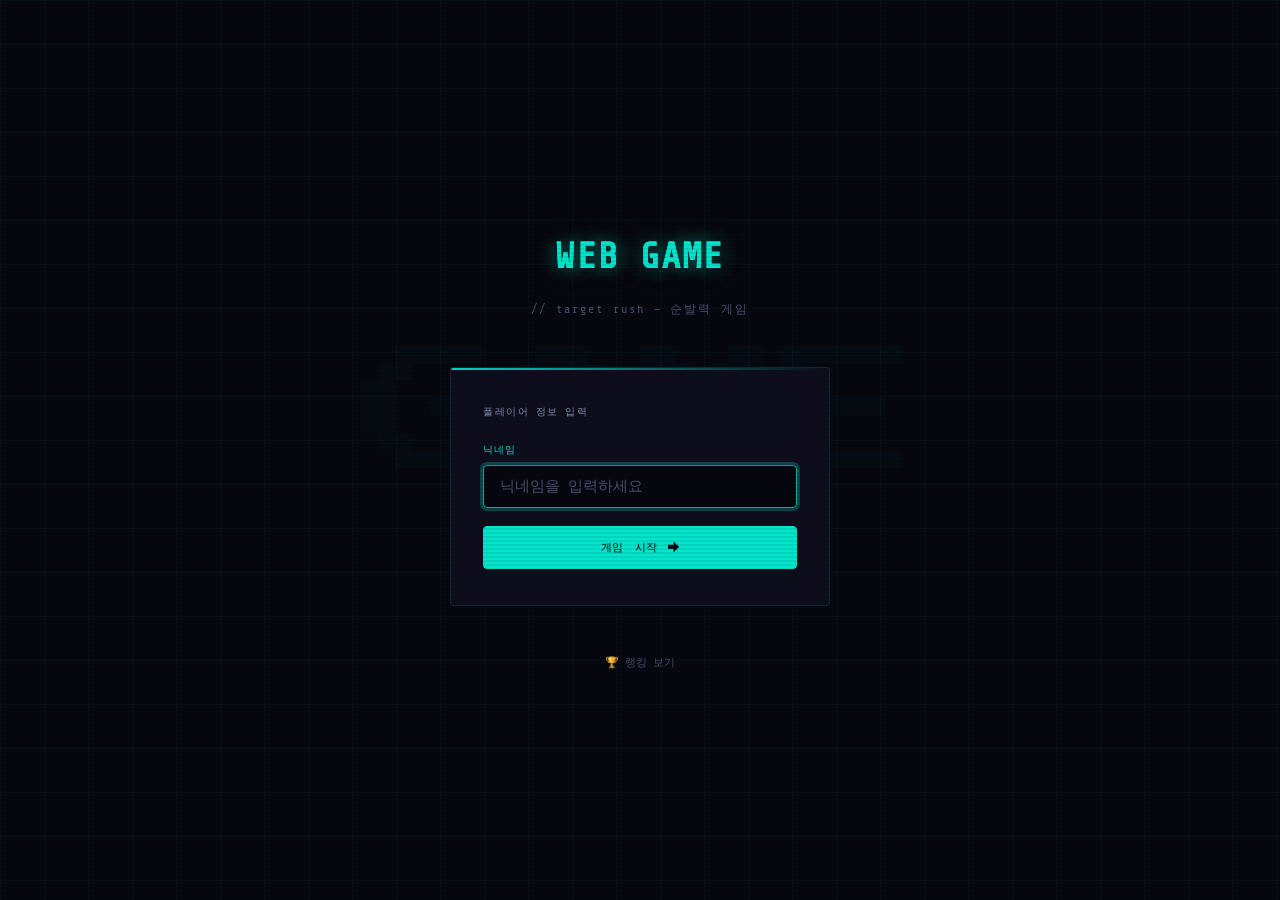
==== game.html @ 31ae13fa "Implement Target Rush web game with Supabase-backed ranking system - Add core game mechanics includi" ====
<!DOCTYPE html>
<html lang="ko">
<head>
  <meta charset="UTF-8" />
  <meta name="viewport" content="width=device-width, initial-scale=1.0" />
  <title>WEB GAME — 게임</title>
  <link rel="stylesheet" href="style.css" />
</head>
<body>

  <div class="scanlines" aria-hidden="true"></div>
  <div class="grid-bg"   aria-hidden="true"></div>

  <div class="game-screen">

    <!-- ── HUD ──────────────────────────────────────────── -->
    <div class="game-hud" id="game-hud">
      <div class="hud-block">
        <span class="hud-label">점수</span>
        <span class="hud-value" id="hud-score">0</span>
      </div>

      <div style="display:flex;flex-direction:column;align-items:center;gap:4px;">
        <span class="hud-player" id="hud-player">—</span>
        <span class="hud-combo"  id="hud-combo">COMBO ×1</span>
      </div>

      <div class="hud-block">
        <span class="hud-label">남은 시간</span>
        <span class="hud-value" id="hud-timer">30</span>
      </div>
    </div>

    <!-- ── Canvas ────────────────────────────────────────── -->
    <div class="canvas-wrap" id="canvas-wrap">
      <canvas id="game-canvas"></canvas>

      <!-- 카운트다운 -->
      <div class="countdown-overlay" id="countdown-overlay">
        <span class="countdown-number" id="countdown-number">3</span>
      </div>

      <!-- 시작 전 오버레이 -->
      <div class="overlay" id="start-overlay">
        <p class="start-overlay-title" id="start-title">준비됐나요?</p>
        <p class="start-overlay-sub" id="start-sub">
          화면에 나타나는 타깃을 클릭하세요<br/>
          <span>작은 타깃</span>일수록 <span>높은 점수</span>!<br/>
          제한 시간: <span>30초</span>
        </p>
        <button class="btn btn-primary" id="btn-start-game" style="font-size:11px;">
          시작하기 →
        </button>
      </div>

      <!-- 게임 종료 오버레이 -->
      <div class="overlay hidden" id="end-overlay">
        <div class="end-card">
          <p class="end-label">GAME OVER</p>
          <p class="end-score" id="end-score">0</p>
          <p class="end-rank"  id="end-rank">순위 <span>—</span></p>
          <p class="end-personal-best hidden" id="end-pb">🏆 개인 최고 기록 갱신!</p>
          <div class="end-buttons">
            <button class="btn btn-primary"  id="btn-retry"   style="font-size:9px;">다시 하기</button>
            <button class="btn btn-outline"  id="btn-ranking" style="font-size:9px;">랭킹 보기</button>
            <button class="btn btn-ghost"    id="btn-home"    style="font-size:11px;">홈</button>
          </div>
        </div>
      </div>
    </div>

  </div>

  <div class="toast" id="toast" role="alert" aria-live="polite"></div>

  <script src="js/config.js"></script>
  <script src="js/store.js"></script>
  <script src="js/game.js"></script>
</body>
</html>
---- style.css ----
/* ============================================================
   WEB GAME — Global Styles
   ============================================================ */

@import url('https://fonts.googleapis.com/css2?family=Press+Start+2P&family=Share+Tech+Mono&display=swap');

/* ── Variables ──────────────────────────────────────────── */
:root {
  --bg:           #07070f;
  --bg-card:      #0d0d1c;
  --bg-card-2:    #13132a;

  --cyan:         #00e5cc;
  --cyan-dim:     #00b3a0;
  --cyan-glow:    rgba(0, 229, 204, 0.25);
  --cyan-glow-lg: rgba(0, 229, 204, 0.10);

  --pink:         #ff1a6c;
  --pink-glow:    rgba(255, 26, 108, 0.25);

  --yellow:       #ffe600;
  --green:        #39ff14;
  --red:          #ff3333;

  --text:         #ccd0e8;
  --text-dim:     #8890b0;
  --text-muted:   #4a5070;

  --border:       rgba(0, 229, 204, 0.14);
  --border-hi:    rgba(0, 229, 204, 0.45);

  --font-title:   'Press Start 2P', monospace;
  --font-body:    'Share Tech Mono', monospace;

  --radius:       4px;
  --t:            0.14s ease;
}

/* ── Reset ──────────────────────────────────────────────── */
*, *::before, *::after { box-sizing: border-box; margin: 0; padding: 0; }

html { font-size: 16px; }

body {
  background: var(--bg);
  color: var(--text);
  font-family: var(--font-body);
  font-size: 14px;
  line-height: 1.6;
  min-height: 100vh;
  overflow-x: hidden;
}

/* ── Scanlines ──────────────────────────────────────────── */
.scanlines {
  position: fixed; inset: 0;
  z-index: 9999; pointer-events: none;
  background: repeating-linear-gradient(
    0deg, transparent, transparent 2px,
    rgba(0,0,0,0.07) 2px, rgba(0,0,0,0.07) 4px
  );
}

/* ── Grid Bg ────────────────────────────────────────────── */
.grid-bg {
  position: fixed; inset: 0;
  z-index: 0; pointer-events: none;
  background-image:
    linear-gradient(rgba(0,229,204,0.04) 1px, transparent 1px),
    linear-gradient(90deg, rgba(0,229,204,0.04) 1px, transparent 1px);
  background-size: 44px 44px;
}

/* ── Animations ─────────────────────────────────────────── */
@keyframes glitch-1 {
  0%,88%,100% { clip-path: none; transform: none; }
  90% { clip-path: polygon(0 15%,100% 15%,100% 45%,0 45%); transform: translate(-3px, 1px); }
  93% { clip-path: polygon(0 60%,100% 60%,100% 80%,0 80%); transform: translate(2px,-1px); }
}
@keyframes glitch-2 {
  0%,86%,100% { opacity: 0; }
  87% { opacity: 1; clip-path: polygon(0 25%,100% 25%,100% 55%,0 55%); transform: translate(4px,-2px); color: var(--pink); }
  89% { opacity: 0; }
}
@keyframes fade-up   { from { opacity:0; transform:translateY(14px); } to { opacity:1; transform:none; } }
@keyframes fade-in   { from { opacity:0; } to { opacity:1; } }
@keyframes pulse-glow {
  0%,100% { box-shadow: 0 0 8px var(--cyan-glow); }
  50%     { box-shadow: 0 0 20px var(--cyan-glow), 0 0 40px var(--cyan-glow-lg); }
}
@keyframes blink { 0%,100%{opacity:1;} 50%{opacity:0;} }
@keyframes spin   { to { transform: rotate(360deg); } }
@keyframes pop-in {
  0%   { opacity:0; transform: scale(0.85) translateY(10px); }
  60%  { transform: scale(1.03) translateY(-2px); }
  100% { opacity:1; transform: scale(1) translateY(0); }
}

/* ── Glitch Title ────────────────────────────────────────── */
.glitch { position: relative; }
.glitch::before, .glitch::after {
  content: attr(data-text);
  position: absolute; inset: 0;
}
.glitch::before { animation: glitch-1 5s infinite; color: var(--cyan); }
.glitch::after  { animation: glitch-2 5s infinite; }

/* ── Button base ─────────────────────────────────────────── */
.btn {
  display: inline-flex; align-items: center; justify-content: center;
  gap: 10px; padding: 13px 28px;
  border-radius: var(--radius);
  cursor: pointer; border: 1px solid transparent;
  font-family: var(--font-title); font-size: 10px; letter-spacing: 0.04em;
  transition: all var(--t); position: relative; overflow: hidden;
  white-space: nowrap;
}
.btn:active { transform: translateY(1px); }
.btn:disabled { opacity: 0.4; pointer-events: none; }

.btn-primary {
  background: var(--cyan); color: var(--bg); border-color: var(--cyan);
}
.btn-primary:hover {
  background: #00ffdd;
  box-shadow: 0 0 24px var(--cyan-glow), 0 0 48px var(--cyan-glow-lg);
}

.btn-outline {
  background: transparent; color: var(--cyan); border-color: var(--border-hi);
}
.btn-outline:hover { background: var(--cyan-glow); border-color: var(--cyan); }

.btn-ghost {
  background: transparent; color: var(--text-dim);
  border-color: var(--border);
  font-family: var(--font-body); font-size: 13px;
}
.btn-ghost:hover { color: var(--cyan); border-color: var(--cyan-dim); }

/* ── Input ───────────────────────────────────────────────── */
.input {
  width: 100%;
  background: rgba(0,0,0,0.45);
  border: 1px solid var(--border);
  border-radius: var(--radius);
  color: var(--text);
  font-family: var(--font-body); font-size: 15px;
  padding: 12px 16px; outline: none;
  transition: border-color var(--t), box-shadow var(--t);
}
.input:focus {
  border-color: var(--cyan-dim);
  box-shadow: 0 0 0 3px var(--cyan-glow);
}
.input::placeholder { color: var(--text-muted); }

/* ── Label ───────────────────────────────────────────────── */
.label {
  display: block;
  font-size: 10px; color: var(--cyan);
  text-transform: uppercase; letter-spacing: 0.12em;
  margin-bottom: 7px;
}

/* ── Toast ───────────────────────────────────────────────── */
.toast {
  position: fixed; bottom: 24px; right: 24px; z-index: 10000;
  background: var(--bg-card-2); border: 1px solid var(--border);
  border-radius: var(--radius); padding: 12px 18px;
  font-size: 12px; max-width: 300px;
  transform: translateY(12px); opacity: 0;
  transition: all 0.2s ease; pointer-events: none;
}
.toast.show   { transform: none; opacity: 1; }
.toast.error  { border-color: var(--red);   color: var(--red); }
.toast.success{ border-color: var(--green); color: var(--green); }
.toast.info   { border-color: var(--cyan);  color: var(--cyan); }

/* ── Scrollbar ───────────────────────────────────────────── */
::-webkit-scrollbar { width: 4px; }
::-webkit-scrollbar-track { background: transparent; }
::-webkit-scrollbar-thumb { background: var(--border); border-radius: 2px; }
::-webkit-scrollbar-thumb:hover { background: var(--cyan-dim); }


/* ============================================================
   NAME ENTRY PAGE  (index.html)
   ============================================================ */

.name-screen {
  position: relative; z-index: 1;
  min-height: 100vh;
  display: flex; flex-direction: column;
  align-items: center; justify-content: center;
  padding: 40px 20px; gap: 48px;
}

.logo-area {
  text-align: center;
  animation: fade-up 0.6s ease both;
}
.logo-bg-text {
  position: absolute;
  font-family: var(--font-title);
  font-size: clamp(70px, 18vw, 140px);
  color: rgba(0,229,204,0.025);
  white-space: nowrap; pointer-events: none; user-select: none;
  top: 50%; left: 50%; transform: translate(-50%, -65%);
}
.logo-title {
  font-size: clamp(20px, 5vw, 36px);
  color: var(--cyan);
  text-shadow: 0 0 24px var(--cyan-glow), 0 0 60px var(--cyan-glow-lg);
  letter-spacing: 0.06em;
  margin-bottom: 14px;
}
.logo-sub {
  font-size: 12px; color: var(--text-muted); letter-spacing: 0.18em;
}

.name-card {
  background: var(--bg-card);
  border: 1px solid var(--border);
  border-radius: var(--radius);
  padding: 36px 32px;
  width: 100%; max-width: 380px;
  position: relative;
  animation: fade-up 0.6s 0.08s ease both;
}
.name-card::before {
  content: '';
  position: absolute; top: 0; left: 0; right: 0; height: 2px;
  background: linear-gradient(90deg, var(--cyan), transparent);
  border-radius: var(--radius) var(--radius) 0 0;
}
.name-card-title {
  font-size: 10px; color: var(--text-dim);
  text-transform: uppercase; letter-spacing: 0.15em;
  margin-bottom: 22px;
}
.name-form { display: flex; flex-direction: column; gap: 18px; }

.ranking-link {
  font-size: 11px; color: var(--text-muted);
  text-align: center; cursor: pointer;
  transition: color var(--t);
  text-decoration: none;
  animation: fade-up 0.6s 0.16s ease both;
}
.ranking-link:hover { color: var(--cyan); }


/* ============================================================
   GAME PAGE  (game.html)
   ============================================================ */

.game-screen {
  position: relative; z-index: 1;
  width: 100vw; height: 100vh;
  display: flex; flex-direction: column;
  overflow: hidden;
}

/* ── HUD ─────────────────────────────────────────────────── */
.game-hud {
  flex-shrink: 0;
  height: 54px;
  display: flex; align-items: center;
  justify-content: space-between;
  padding: 0 24px;
  border-bottom: 1px solid var(--border);
  background: rgba(7,7,15,0.9);
  backdrop-filter: blur(8px);
  position: relative; z-index: 10;
}

.hud-block {
  display: flex; flex-direction: column;
  align-items: center; gap: 2px;
  min-width: 90px;
}
.hud-label {
  font-size: 9px; color: var(--text-muted);
  text-transform: uppercase; letter-spacing: 0.14em;
}
.hud-value {
  font-family: var(--font-title); font-size: 14px; color: var(--cyan);
  transition: color 0.1s;
}
.hud-value.danger  { color: var(--red); animation: blink 0.6s infinite; }
.hud-value.warning { color: var(--yellow); }

.hud-player {
  font-size: 11px; color: var(--text-dim);
  letter-spacing: 0.08em;
}
.hud-combo {
  font-family: var(--font-title); font-size: 11px;
  color: var(--yellow);
  text-shadow: 0 0 10px rgba(255,230,0,0.5);
  opacity: 0; transition: opacity 0.2s;
}
.hud-combo.active { opacity: 1; }

/* ── Canvas Wrapper ──────────────────────────────────────── */
.canvas-wrap {
  flex: 1; position: relative; overflow: hidden;
  cursor: crosshair;
}
#game-canvas {
  display: block; width: 100%; height: 100%;
}

/* ── Overlays ────────────────────────────────────────────── */
.overlay {
  position: absolute; inset: 0;
  display: flex; flex-direction: column;
  align-items: center; justify-content: center;
  gap: 0;
  background: rgba(7,7,15,0.88);
  backdrop-filter: blur(4px);
  z-index: 20;
  transition: opacity 0.3s;
}
.overlay.hidden { opacity: 0; pointer-events: none; }

/* Start Overlay */
.start-overlay-title {
  font-family: var(--font-title); font-size: clamp(14px, 3vw, 22px);
  color: var(--cyan); margin-bottom: 12px;
  text-shadow: 0 0 20px var(--cyan-glow);
}
.start-overlay-sub {
  font-size: 13px; color: var(--text-dim);
  margin-bottom: 40px; text-align: center;
  line-height: 2;
}
.start-overlay-sub span { color: var(--cyan); }

/* End Overlay */
.end-card {
  background: var(--bg-card);
  border: 1px solid var(--border);
  border-radius: var(--radius);
  padding: 40px 44px;
  text-align: center;
  min-width: 320px;
  animation: pop-in 0.4s ease both;
  position: relative;
}
.end-card::before {
  content: '';
  position: absolute; top: 0; left: 0; right: 0; height: 2px;
  background: linear-gradient(90deg, transparent, var(--cyan), transparent);
}
.end-label {
  font-size: 9px; color: var(--text-muted);
  text-transform: uppercase; letter-spacing: 0.18em;
  margin-bottom: 8px;
}
.end-score {
  font-family: var(--font-title);
  font-size: clamp(32px, 8vw, 52px);
  color: var(--cyan);
  text-shadow: 0 0 32px var(--cyan-glow);
  margin-bottom: 6px;
}
.end-rank {
  font-size: 14px; color: var(--yellow);
  margin-bottom: 28px;
}
.end-rank span { font-family: var(--font-title); font-size: 16px; }
.end-personal-best {
  font-size: 11px; color: var(--green);
  margin-bottom: 28px;
}
.end-buttons {
  display: flex; gap: 12px; justify-content: center;
}

/* Hit Particles (canvas) — handled in JS */

/* ── Countdown ───────────────────────────────────────────── */
.countdown-overlay {
  position: absolute; inset: 0;
  display: flex; align-items: center; justify-content: center;
  z-index: 15; pointer-events: none;
  opacity: 0;
}
.countdown-overlay.active { opacity: 1; }
.countdown-number {
  font-family: var(--font-title);
  font-size: clamp(60px, 15vw, 100px);
  color: var(--cyan);
  text-shadow: 0 0 40px var(--cyan-glow);
  animation: pop-in 0.4s ease;
}


/* ============================================================
   RANKING PAGE  (ranking.html)
   ============================================================ */

.ranking-screen {
  position: relative; z-index: 1;
  min-height: 100vh;
  display: flex; flex-direction: column;
  align-items: center;
  padding: 60px 20px 60px;
  gap: 40px;
}

.ranking-header {
  text-align: center;
  animation: fade-up 0.5s ease both;
}
.ranking-title {
  font-size: clamp(14px, 3vw, 22px);
  color: var(--cyan);
  text-shadow: 0 0 20px var(--cyan-glow);
  margin-bottom: 8px;
}
.ranking-subtitle {
  font-size: 11px; color: var(--text-muted); letter-spacing: 0.12em;
}

.ranking-body {
  width: 100%; max-width: 600px;
  animation: fade-up 0.5s 0.08s ease both;
}

/* Table */
.rank-table {
  width: 100%;
  border-collapse: separate; border-spacing: 0 6px;
}
.rank-table thead th {
  font-size: 9px; color: var(--text-muted);
  text-transform: uppercase; letter-spacing: 0.14em;
  padding: 0 16px 8px;
  text-align: left;
}
.rank-table thead th:last-child { text-align: right; }
.rank-table thead th:nth-child(2) { text-align: center; }

.rank-row {
  background: var(--bg-card);
  border-radius: var(--radius);
  transition: background var(--t);
  animation: fade-up 0.3s ease both;
}
.rank-row:hover { background: var(--bg-card-2); }

.rank-row.highlight {
  background: rgba(0,229,204,0.07);
  border: 1px solid rgba(0,229,204,0.2);
}

.rank-row td {
  padding: 14px 16px;
  font-size: 13px;
}
.rank-row td:first-child { width: 60px; }
.rank-row td:last-child  { text-align: right; }
.rank-row td:nth-child(2){ text-align: center; }

.rank-num {
  font-family: var(--font-title); font-size: 11px;
  color: var(--text-muted);
}
.rank-1 .rank-num { color: var(--yellow); text-shadow: 0 0 10px rgba(255,230,0,0.5); }
.rank-2 .rank-num { color: #c0c0c0; }
.rank-3 .rank-num { color: #cd7f32; }

.rank-medal { font-size: 16px; }

.rank-name { color: var(--text); }
.rank-row.highlight .rank-name { color: var(--cyan); }

.rank-score {
  font-family: var(--font-title); font-size: 13px;
  color: var(--cyan);
}
.rank-date {
  font-size: 10px; color: var(--text-muted);
  display: block; margin-top: 2px;
}

/* Empty state */
.rank-empty {
  text-align: center; padding: 60px 0;
  color: var(--text-muted); font-size: 13px;
  display: none;
}

/* Personal best card */
.personal-best-card {
  background: var(--bg-card);
  border: 1px solid rgba(57,255,20,0.2);
  border-radius: var(--radius);
  padding: 16px 20px;
  margin-bottom: 24px;
  display: flex; align-items: center; justify-content: space-between;
  gap: 12px;
}
.personal-best-card .pb-label {
  font-size: 10px; color: var(--green); text-transform: uppercase; letter-spacing: 0.12em;
}
.personal-best-card .pb-name { font-size: 13px; color: var(--text); margin-top: 2px; }
.personal-best-card .pb-score {
  font-family: var(--font-title); font-size: 18px;
  color: var(--green); text-shadow: 0 0 12px rgba(57,255,20,0.4);
}

.ranking-footer {
  display: flex; gap: 12px;
  animation: fade-up 0.5s 0.16s ease both;
}

/* ============================================================
   MODAL
   ============================================================ */

@keyframes modal-in {
  from { opacity:0; transform: scale(0.94) translateY(10px); }
  to   { opacity:1; transform: scale(1) translateY(0); }
}

.modal-backdrop {
  position: fixed; inset: 0; z-index: 1000;
  background: rgba(7, 7, 15, 0.82);
  backdrop-filter: blur(6px);
  display: flex; align-items: center; justify-content: center;
  padding: 20px;
  opacity: 0; pointer-events: none;
  transition: opacity 0.2s ease;
}
.modal-backdrop.open {
  opacity: 1; pointer-events: auto;
}

.modal {
  background: var(--bg-card);
  border: 1px solid var(--border);
  border-radius: var(--radius);
  width: 100%; max-width: 360px;
  padding: 28px;
  position: relative;
  animation: modal-in 0.22s ease both;
}
.modal::before {
  content: '';
  position: absolute; top: 0; left: 0; right: 0; height: 2px;
  background: linear-gradient(90deg, var(--cyan), transparent);
  border-radius: var(--radius) var(--radius) 0 0;
}

.modal-header {
  display: flex; align-items: center; justify-content: space-between;
  margin-bottom: 8px;
}
.modal-title {
  font-family: var(--font-title); font-size: 10px;
  color: var(--cyan); letter-spacing: 0.08em;
}
.modal-close {
  background: none; border: none; cursor: pointer;
  color: var(--text-muted); font-size: 14px; line-height: 1;
  padding: 2px 4px; border-radius: 2px;
  transition: color var(--t);
}
.modal-close:hover { color: var(--text); }

.modal-desc {
  font-size: 12px; color: var(--text-muted); margin-bottom: 20px;
}

.modal-body { margin-bottom: 6px; }

.pw-input-wrap {
  position: relative;
}
.pw-input-wrap .input {
  padding-right: 42px;
}
.pw-toggle {
  position: absolute; right: 10px; top: 50%; transform: translateY(-50%);
  background: none; border: none; cursor: pointer;
  font-size: 14px; opacity: 0.5; transition: opacity var(--t);
  padding: 4px;
}
.pw-toggle:hover { opacity: 1; }

.modal-error {
  margin-top: 8px; font-size: 11px; color: var(--red);
  transition: opacity 0.2s;
}
.modal-error.hidden { display: none; }

.modal-footer {
  display: flex; gap: 10px; justify-content: flex-end;
  margin-top: 24px;
}

/* 흔들기 애니메이션 (비밀번호 오류) */
@keyframes shake {
  0%,100% { transform: translateX(0); }
  20%     { transform: translateX(-6px); }
  40%     { transform: translateX(6px); }
  60%     { transform: translateX(-4px); }
  80%     { transform: translateX(4px); }
}
.modal.shake { animation: shake 0.35s ease; }

/* ── Responsive ──────────────────────────────────────────── */
@media (max-width: 480px) {
  .name-card { padding: 28px 20px; }
  .end-card   { padding: 32px 24px; min-width: 280px; }
  .game-hud   { padding: 0 12px; }
  .hud-block  { min-width: 70px; }
  .hud-value  { font-size: 12px; }
}
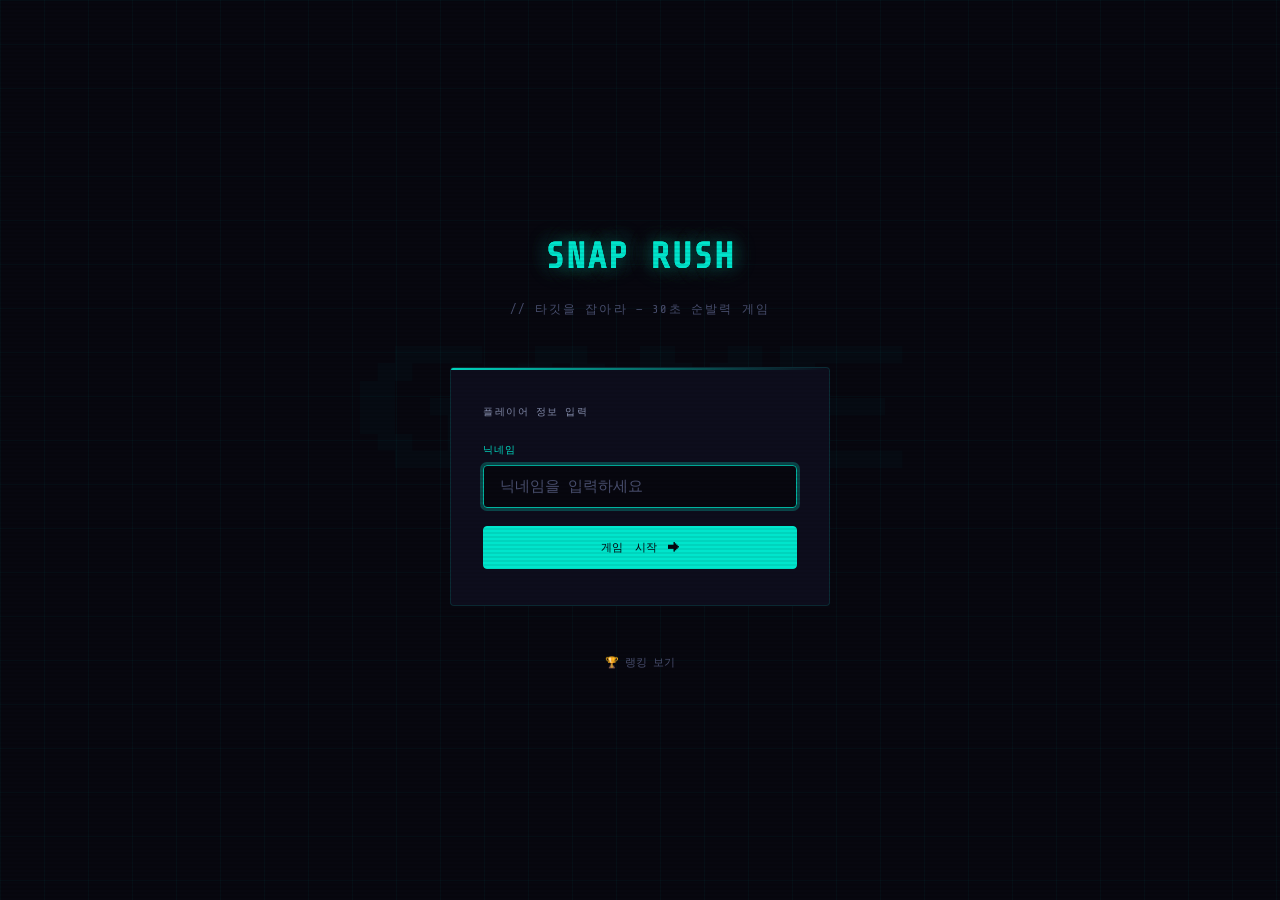
==== commit 1e94f00c: "Rebrand to SNAP RUSH and enhance core gameplay mechanics - Update branding across HTML titles, logos" ====
--- a/game.html
+++ b/game.html
@@ -3,7 +3,7 @@
 <head>
   <meta charset="UTF-8" />
   <meta name="viewport" content="width=device-width, initial-scale=1.0" />
-  <title>WEB GAME — 게임</title>
+  <title>SNAP RUSH — 게임</title>
   <link rel="stylesheet" href="style.css" />
 </head>
 <body>
@@ -46,6 +46,8 @@
         <p class="start-overlay-sub" id="start-sub">
           화면에 나타나는 타깃을 클릭하세요<br/>
           <span>작은 타깃</span>일수록 <span>높은 점수</span>!<br/>
+          연속 히트 시 콤보 배율 적용 — <span>최대 ×4</span><br/>
+          시간이 지날수록 <span>더 많은 타깃</span>이 쏟아집니다<br/>
           제한 시간: <span>30초</span>
         </p>
         <button class="btn btn-primary" id="btn-start-game" style="font-size:11px;">
--- a/style.css
+++ b/style.css
@@ -1,5 +1,5 @@
 /* ============================================================
-   WEB GAME — Global Styles
+   SNAP RUSH — Global Styles
    ============================================================ */
 
 @import url('https://fonts.googleapis.com/css2?family=Press+Start+2P&family=Share+Tech+Mono&display=swap');
@@ -297,11 +297,15 @@
 }
 .hud-combo {
   font-family: var(--font-title); font-size: 11px;
-  color: var(--yellow);
-  text-shadow: 0 0 10px rgba(255,230,0,0.5);
-  opacity: 0; transition: opacity 0.2s;
-}
-.hud-combo.active { opacity: 1; }
+  /* color는 JS에서 콤보 티어에 따라 동적으로 설정 */
+  opacity: 0;
+  transition: opacity 0.2s, color 0.2s;
+  letter-spacing: 0.04em;
+}
+.hud-combo.active {
+  opacity: 1;
+  text-shadow: 0 0 12px currentColor;
+}
 
 /* ── Canvas Wrapper ──────────────────────────────────────── */
 .canvas-wrap {
